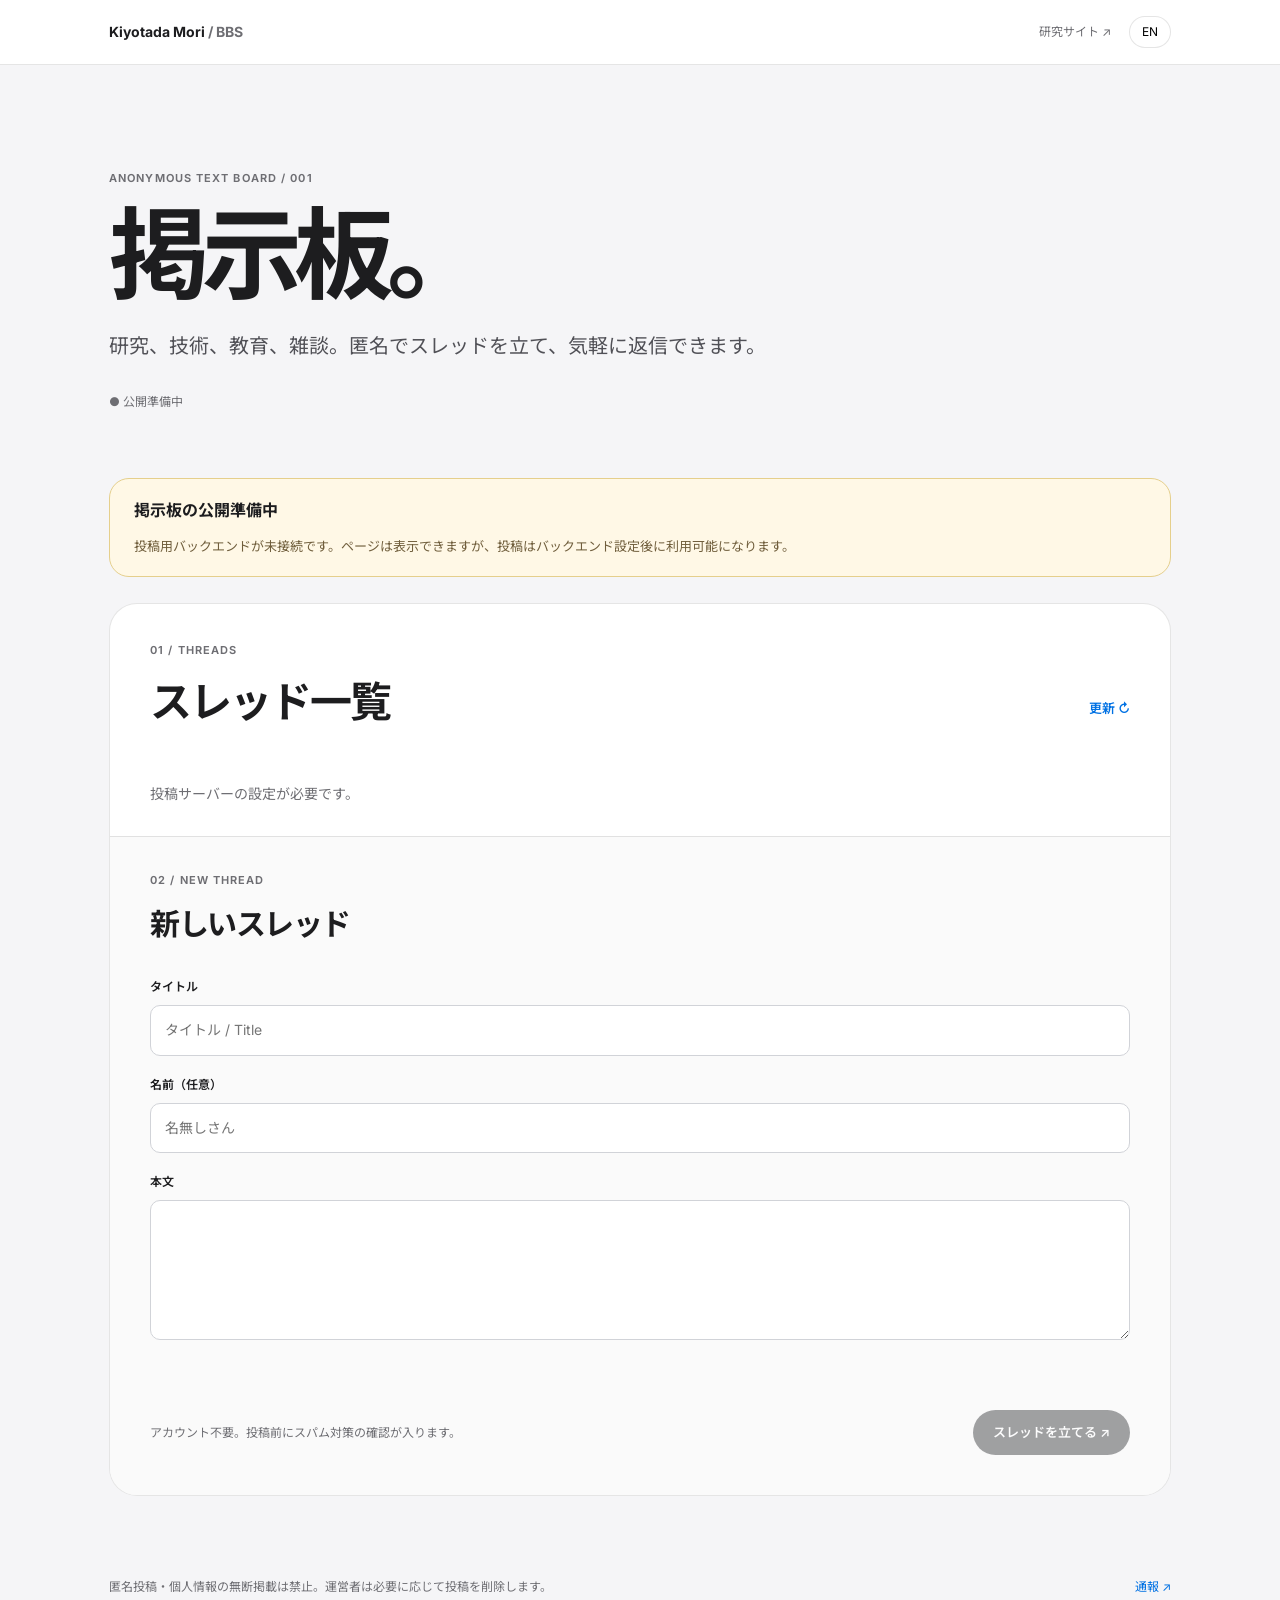
==== bbs/index.html @ c2372b92 "Add separate anonymous BBS frontend and Cloudflare Worker scaffold" ====
<!doctype html>
<html lang="ja">
<head>
  <meta charset="utf-8">
  <meta name="viewport" content="width=device-width, initial-scale=1">
  <meta name="description" content="Anonymous bulletin board for Kiyotada Mori's personal site.">
  <meta name="theme-color" content="#f5f5f7">
  <title>BBS — Kiyotada Mori</title>
  <link rel="preconnect" href="https://fonts.googleapis.com">
  <link rel="preconnect" href="https://fonts.gstatic.com" crossorigin>
  <link href="https://fonts.googleapis.com/css2?family=Inter:wght@400;500;600;700&family=Noto+Sans+JP:wght@400;500;600;700&display=swap" rel="stylesheet">
  <link rel="stylesheet" href="board.css?v=1">
  <script src="config.js" defer></script><script src="board.js" defer></script>
</head>
<body data-lang="ja">
<header class="topbar"><div class="shell nav">
  <a class="brand" href="../">Kiyotada Mori <span class="dim">/ BBS</span></a>
  <div class="nav-right"><a href="../"><span class="lang-ja">研究サイト</span><span class="lang-en">Research site</span> ↗</a><button type="button" id="lang-toggle">EN</button></div>
</div></header>
<main class="shell">
  <section class="hero"><p class="eyebrow">ANONYMOUS TEXT BOARD / 001</p>
    <h1><span class="lang-ja">掲示板。</span><span class="lang-en">Bulletin Board.</span></h1>
    <p class="lead"><span class="lang-ja">研究、技術、教育、雑談。匿名でスレッドを立て、気軽に返信できます。</span><span class="lang-en">Research, technology, education and conversation. Read and reply without an account.</span></p>
    <p id="status" role="status" class="status">● <span class="lang-ja">接続を確認中</span><span class="lang-en">Checking connection</span></p>
  </section>
  <aside id="setup" class="setup" hidden><strong><span class="lang-ja">掲示板の公開準備中</span><span class="lang-en">Board setup in progress</span></strong>
    <p><span class="lang-ja">投稿用バックエンドが未接続です。ページは表示できますが、投稿はバックエンド設定後に利用可能になります。</span><span class="lang-en">Posting storage is not connected yet. Viewing is available; submissions will open after the backend is configured.</span></p>
  </aside>
  <section id="list-view" class="panel">
    <div class="panel-header"><div><span class="eyebrow">01 / THREADS</span><h2><span class="lang-ja">スレッド一覧</span><span class="lang-en">Threads</span></h2></div><button id="refresh" class="link-btn"><span class="lang-ja">更新</span><span class="lang-en">Refresh</span> ↻</button></div>
    <div id="threads" aria-live="polite"><p class="empty"><span class="lang-ja">読み込み中…</span><span class="lang-en">Loading...</span></p></div>
    <div class="compose"><span class="eyebrow">02 / NEW THREAD</span><h2><span class="lang-ja">新しいスレッド</span><span class="lang-en">New thread</span></h2>
      <form id="thread-form" class="form">
        <label for="topic"><span class="lang-ja">タイトル</span><span class="lang-en">Title</span></label><input id="topic" name="title" maxlength="100" required placeholder="タイトル / Title">
        <label for="thread-name"><span class="lang-ja">名前（任意）</span><span class="lang-en">Name (optional)</span></label><input id="thread-name" name="author" maxlength="32" placeholder="名無しさん">
        <label for="thread-body"><span class="lang-ja">本文</span><span class="lang-en">Message</span></label><textarea id="thread-body" name="body" maxlength="3000" rows="5" required></textarea>
        <input class="honeypot" name="website" tabindex="-1" autocomplete="off" aria-hidden="true">
        <div id="thread-turnstile" class="challenge"></div>
        <div class="form-bottom"><small><span class="lang-ja">アカウント不要。投稿前にスパム対策の確認が入ります。</span><span class="lang-en">No account required. Anti-spam verification is needed.</span></small><button id="thread-submit" type="submit" class="submit" disabled><span class="lang-ja">スレッドを立てる</span><span class="lang-en">Post thread</span> ↗</button></div>
      </form>
    </div>
  </section>
  <section id="detail-view" class="panel" hidden>
    <div class="panel-header detail-head"><button id="back" class="link-btn">← <span class="lang-ja">スレッド一覧</span><span class="lang-en">All threads</span></button><span class="eyebrow">THREAD DETAIL</span><h2 id="thread-title"></h2><p id="thread-meta" class="dim"></p></div>
    <div id="posts" aria-live="polite"></div>
    <div class="compose"><span class="eyebrow">REPLY</span><h2><span class="lang-ja">返信する</span><span class="lang-en">Reply</span></h2>
      <form id="reply-form" class="form">
        <label for="reply-name"><span class="lang-ja">名前（任意）</span><span class="lang-en">Name (optional)</span></label><input id="reply-name" name="author" maxlength="32" placeholder="名無しさん">
        <label for="reply-body"><span class="lang-ja">本文</span><span class="lang-en">Message</span></label><textarea id="reply-body" name="body" maxlength="3000" rows="5" required></textarea>
        <input class="honeypot" name="website" tabindex="-1" autocomplete="off" aria-hidden="true">
        <div id="reply-turnstile" class="challenge"></div>
        <div class="form-bottom"><small><span class="lang-ja">すべての返信は公開されます。</span><span class="lang-en">All replies are public.</span></small><button id="reply-submit" type="submit" class="submit" disabled><span class="lang-ja">書き込む</span><span class="lang-en">Reply</span> ↗</button></div>
      </form>
    </div>
  </section>
  <p id="feedback" role="status" aria-live="polite"></p>
  <footer><span class="lang-ja">匿名投稿・個人情報の無断掲載は禁止。運営者は必要に応じて投稿を削除します。</span><span class="lang-en">Anonymous posting. Do not post personal information. The moderator may remove posts.</span>
    <a href="mailto:mr.kiyotada@gmail.com?subject=BBS%20Report"><span class="lang-ja">通報</span><span class="lang-en">Report</span> ↗</a>
  </footer>
</main>
</body>
</html>
---- bbs/board.css ----
:root{--bg:#f5f5f7;--text:#1d1d1f;--sub:#6e6e73;--blue:#0071e3;--border:rgba(0,0,0,.1)}
*{box-sizing:border-box}body{margin:0;background:var(--bg);color:var(--text);font-family:Inter,"Noto Sans JP",system-ui,sans-serif;line-height:1.6;-webkit-font-smoothing:antialiased}
button,input,textarea{font:inherit}button{cursor:pointer}button:disabled{opacity:.4;cursor:not-allowed}a{color:inherit}[hidden]{display:none!important}
.lang-en{display:none}body[data-lang=en] .lang-ja{display:none}body[data-lang=en] .lang-en{display:inline}
.shell{max-width:1110px;margin:auto;padding:0 24px}.topbar{background:#fff;border-bottom:1px solid var(--border)}.nav{min-height:64px;display:flex;align-items:center;justify-content:space-between;gap:20px}
.brand{font-size:14px;font-weight:700;text-decoration:none}.dim{color:var(--sub)}.nav-right{display:flex;align-items:center;gap:18px;font-size:12px}.nav-right a{text-decoration:none;color:var(--sub)}
#lang-toggle{border:1px solid var(--border);border-radius:20px;background:#fff;padding:5px 12px;font-size:12px}
.hero{padding:105px 0 55px}.eyebrow{display:block;margin:0 0 17px;color:var(--sub);font-size:11px;font-weight:650;letter-spacing:.1em}
.hero h1{font-size:clamp(55px,9vw,100px);letter-spacing:-.075em;line-height:1;margin:0 0 25px}
.lead{max-width:680px;font-size:clamp(15px,2vw,20px);color:#515157}.status{font-size:12px;color:var(--sub);margin-top:30px}
.setup{border:1px solid #e5cf8c;background:#fff8e6;border-radius:20px;margin-bottom:26px;padding:19px 24px}.setup p{font-size:13px;color:#705e3c;margin-bottom:0}
.panel{background:#fff;border:1px solid var(--border);border-radius:28px;overflow:hidden;margin-bottom:32px}.panel-header{padding:38px 40px 26px;display:flex;align-items:flex-end;justify-content:space-between;gap:24px}
.panel h2{font-size:clamp(29px,4vw,42px);line-height:1.2;letter-spacing:-.05em;margin:0}.link-btn{border:0;background:transparent;color:var(--blue);padding:8px 0;font-size:13px;font-weight:600}
.thread{width:100%;display:flex;gap:16px;align-items:center;padding:22px 40px;border:0;border-top:1px solid var(--border);background:#fff;text-align:left}
.thread:hover{background:#f5f9ff}.thread-num{font-size:12px;color:var(--sub);width:35px}.thread-main{flex:1;min-width:0}.thread-title{display:block;font-weight:600;font-size:17px;overflow-wrap:anywhere}
.thread-meta{display:block;font-size:12px;color:var(--sub);margin-top:4px}.thread-replies{font-size:12px;color:var(--sub);white-space:nowrap}
.empty{padding:30px 40px;color:var(--sub);font-size:14px;margin:0}
.compose{border-top:1px solid var(--border);padding:35px 40px 40px;background:#fafafa}.compose h2{font-size:30px;margin:0 0 25px}
.form{display:grid;gap:9px}.form label{margin-top:10px;font-size:12px;font-weight:600}
.form input:not(.honeypot),.form textarea{border:1px solid #d1d3d8;border-radius:10px;background:#fff;padding:13px 14px;width:100%;font-size:14px;outline:none}
.form textarea{resize:vertical;min-height:125px}.form input:focus,.form textarea:focus{border-color:var(--blue)}.honeypot{position:absolute!important;left:-10000px!important;opacity:0!important}
.challenge{min-height:40px;margin:12px 0 0}.form-bottom{display:flex;justify-content:space-between;align-items:center;gap:18px}.form-bottom small{font-size:12px;color:var(--sub)}
.submit{border:0;background:#191b1f;color:#fff;border-radius:30px;padding:12px 20px;font-size:13px;font-weight:600;white-space:nowrap}
.detail-head{display:block}.detail-head h2{overflow-wrap:anywhere;margin:15px 0}.detail-head .eyebrow{margin:15px 0}.detail-head .dim{font-size:12px}
.post{border-top:1px solid var(--border);padding:24px 40px}.post-meta{display:flex;gap:15px;flex-wrap:wrap;color:var(--sub);font-size:12px}
.post-name{color:#26725b;font-weight:600}.post-message{font-size:15px;line-height:1.85;white-space:pre-wrap;overflow-wrap:anywhere;margin:12px 0 0}
#feedback{font-size:13px;color:#99503f;min-height:16px}footer{display:flex;gap:20px;justify-content:space-between;font-size:12px;color:var(--sub);padding:20px 0 75px}
footer a{white-space:nowrap;color:var(--blue);text-decoration:none}
@media(max-width:640px){.shell{padding:0 14px}.hero{padding:72px 8px 42px}.panel{border-radius:20px}.panel-header,.compose,.post{padding-left:22px;padding-right:22px}.thread,.empty{padding-left:22px;padding-right:22px}.thread-replies{display:none}.form-bottom,footer{align-items:flex-start;flex-direction:column}}
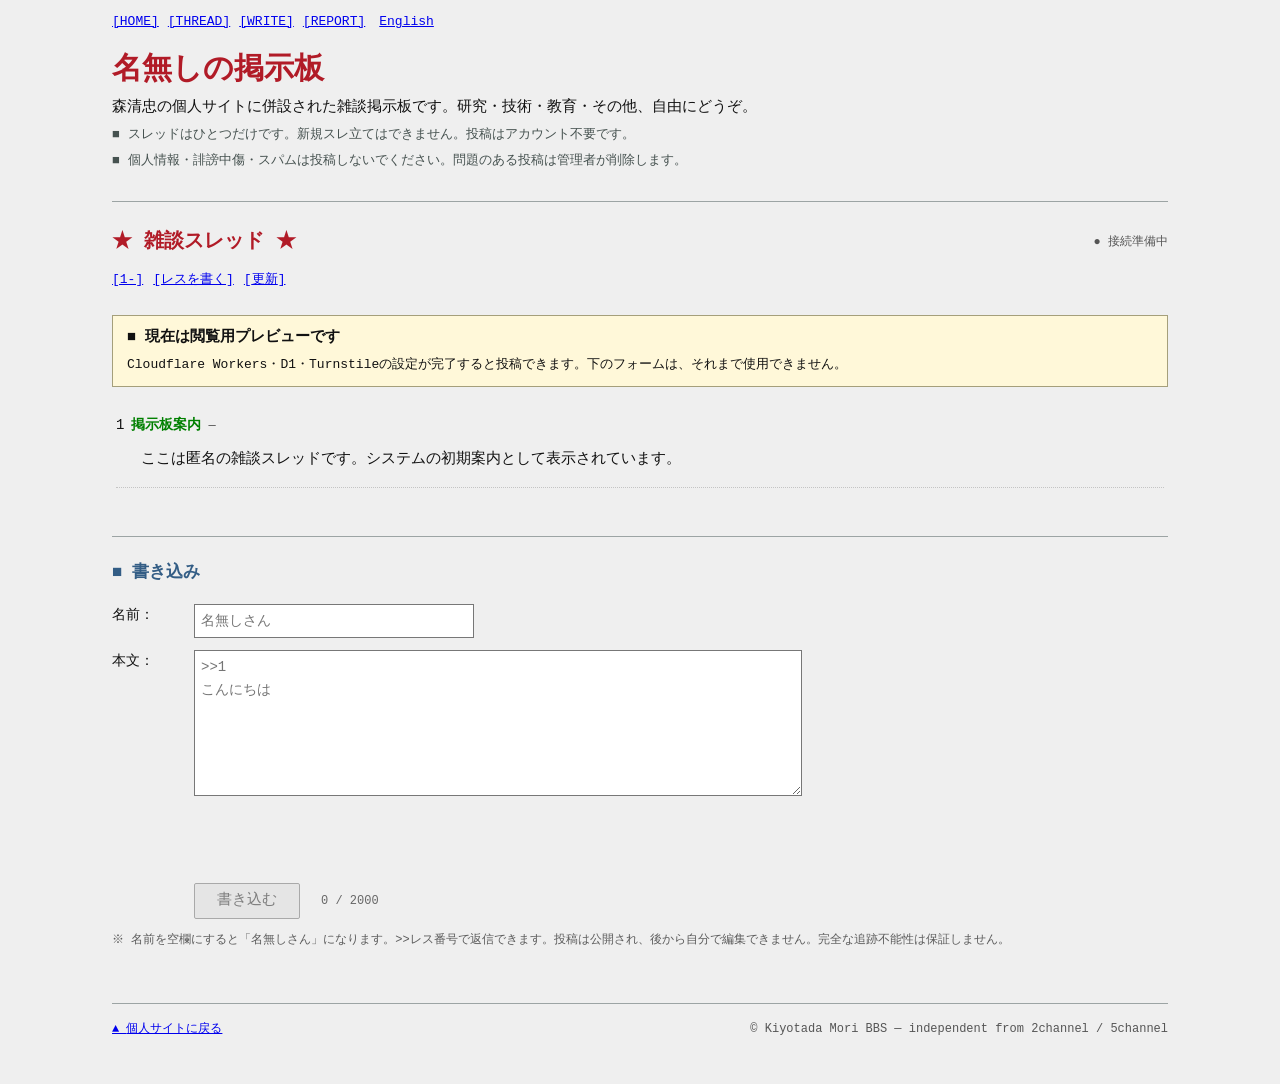
==== commit 8e2b9bde: "Make BBS one anonymous ongoing thread with classic 2ch styling" ====
--- a/bbs/index.html
+++ b/bbs/index.html
@@ -1,62 +1,67 @@
 <!doctype html>
 <html lang="ja">
 <head>
-  <meta charset="utf-8">
-  <meta name="viewport" content="width=device-width, initial-scale=1">
-  <meta name="description" content="Anonymous bulletin board for Kiyotada Mori's personal site.">
-  <meta name="theme-color" content="#f5f5f7">
-  <title>BBS — Kiyotada Mori</title>
-  <link rel="preconnect" href="https://fonts.googleapis.com">
-  <link rel="preconnect" href="https://fonts.gstatic.com" crossorigin>
-  <link href="https://fonts.googleapis.com/css2?family=Inter:wght@400;500;600;700&family=Noto+Sans+JP:wght@400;500;600;700&display=swap" rel="stylesheet">
-  <link rel="stylesheet" href="board.css?v=1">
-  <script src="config.js" defer></script><script src="board.js" defer></script>
+<meta charset="utf-8">
+<meta name="viewport" content="width=device-width, initial-scale=1">
+<meta name="theme-color" content="#efefef">
+<meta name="description" content="Anonymous Japanese bulletin board. One ongoing discussion, no account required.">
+<title>雑談スレッド - Kiyotada Mori BBS</title>
+<link rel="stylesheet" href="board.css?v=20261017-2ch">
+<script src="config.js" defer></script>
+<script src="board.js?v=20261017-2ch" defer></script>
 </head>
 <body data-lang="ja">
-<header class="topbar"><div class="shell nav">
-  <a class="brand" href="../">Kiyotada Mori <span class="dim">/ BBS</span></a>
-  <div class="nav-right"><a href="../"><span class="lang-ja">研究サイト</span><span class="lang-en">Research site</span> ↗</a><button type="button" id="lang-toggle">EN</button></div>
-</div></header>
-<main class="shell">
-  <section class="hero"><p class="eyebrow">ANONYMOUS TEXT BOARD / 001</p>
-    <h1><span class="lang-ja">掲示板。</span><span class="lang-en">Bulletin Board.</span></h1>
-    <p class="lead"><span class="lang-ja">研究、技術、教育、雑談。匿名でスレッドを立て、気軽に返信できます。</span><span class="lang-en">Research, technology, education and conversation. Read and reply without an account.</span></p>
-    <p id="status" role="status" class="status">● <span class="lang-ja">接続を確認中</span><span class="lang-en">Checking connection</span></p>
-  </section>
-  <aside id="setup" class="setup" hidden><strong><span class="lang-ja">掲示板の公開準備中</span><span class="lang-en">Board setup in progress</span></strong>
-    <p><span class="lang-ja">投稿用バックエンドが未接続です。ページは表示できますが、投稿はバックエンド設定後に利用可能になります。</span><span class="lang-en">Posting storage is not connected yet. Viewing is available; submissions will open after the backend is configured.</span></p>
-  </aside>
-  <section id="list-view" class="panel">
-    <div class="panel-header"><div><span class="eyebrow">01 / THREADS</span><h2><span class="lang-ja">スレッド一覧</span><span class="lang-en">Threads</span></h2></div><button id="refresh" class="link-btn"><span class="lang-ja">更新</span><span class="lang-en">Refresh</span> ↻</button></div>
-    <div id="threads" aria-live="polite"><p class="empty"><span class="lang-ja">読み込み中…</span><span class="lang-en">Loading...</span></p></div>
-    <div class="compose"><span class="eyebrow">02 / NEW THREAD</span><h2><span class="lang-ja">新しいスレッド</span><span class="lang-en">New thread</span></h2>
-      <form id="thread-form" class="form">
-        <label for="topic"><span class="lang-ja">タイトル</span><span class="lang-en">Title</span></label><input id="topic" name="title" maxlength="100" required placeholder="タイトル / Title">
-        <label for="thread-name"><span class="lang-ja">名前（任意）</span><span class="lang-en">Name (optional)</span></label><input id="thread-name" name="author" maxlength="32" placeholder="名無しさん">
-        <label for="thread-body"><span class="lang-ja">本文</span><span class="lang-en">Message</span></label><textarea id="thread-body" name="body" maxlength="3000" rows="5" required></textarea>
-        <input class="honeypot" name="website" tabindex="-1" autocomplete="off" aria-hidden="true">
-        <div id="thread-turnstile" class="challenge"></div>
-        <div class="form-bottom"><small><span class="lang-ja">アカウント不要。投稿前にスパム対策の確認が入ります。</span><span class="lang-en">No account required. Anti-spam verification is needed.</span></small><button id="thread-submit" type="submit" class="submit" disabled><span class="lang-ja">スレッドを立てる</span><span class="lang-en">Post thread</span> ↗</button></div>
+<div class="bbs-shell">
+  <nav class="top-links" aria-label="Navigation">
+    <a href="../">[HOME]</a>
+    <a href="#thread">[THREAD]</a>
+    <a href="#reply">[WRITE]</a>
+    <a href="mailto:mr.kiyotada@gmail.com?subject=BBS%20Report">[REPORT]</a>
+    <button id="lang-toggle" type="button" aria-label="Switch language">English</button>
+  </nav>
+  <header class="bbs-head">
+    <h1><span class="lang-ja">名無しの掲示板</span><span class="lang-en">Anonymous BBS</span></h1>
+    <p><span class="lang-ja">森清忠の個人サイトに併設された雑談掲示板です。研究・技術・教育・その他、自由にどうぞ。</span><span class="lang-en">An anonymous discussion board alongside Kiyotada Mori's personal site. Research, technology, education, and everything else.</span></p>
+    <p class="bbs-note"><span class="lang-ja">■ スレッドはひとつだけです。新規スレ立てはできません。投稿はアカウント不要です。</span><span class="lang-en">■ One ongoing thread. No account required; just write a reply.</span></p>
+    <p class="bbs-note"><span class="lang-ja">■ 個人情報・誹謗中傷・スパムは投稿しないでください。問題のある投稿は管理者が削除します。</span><span class="lang-en">■ No personal information, harassment, or spam. Moderators may delete posts.</span></p>
+  </header>
+  <hr>
+  <main id="thread">
+    <div class="thread-titlebar">
+      <h2><span class="lang-ja">★ 雑談スレッド ★</span><span class="lang-en">★ General discussion ★</span></h2>
+      <span id="connection-status" role="status"><span class="lang-ja">準備中</span><span class="lang-en">Setting up</span></span>
+    </div>
+    <div class="thread-links">
+      <a href="#thread">[1-]</a> <a href="#reply">[<span class="lang-ja">レスを書く</span><span class="lang-en">Reply</span>]</a>
+      <button type="button" class="text-button" id="refresh-posts">[<span class="lang-ja">更新</span><span class="lang-en">Refresh</span>]</button>
+      <span id="post-count"></span>
+    </div>
+    <div id="setup-notice" class="notice" hidden>
+      <strong><span class="lang-ja">■ 現在は閲覧用プレビューです</span><span class="lang-en">■ Preview: posting not enabled yet</span></strong>
+      <p><span class="lang-ja">Cloudflare Workers・D1・Turnstileの設定が完了すると投稿できます。下のフォームは、それまで使用できません。</span><span class="lang-en">Posting requires configuring Cloudflare Workers, D1 and Turnstile. The form is disabled until setup is finished.</span></p>
+    </div>
+    <div id="post-list" aria-live="polite" class="post-list">
+      <article class="post" id="res-1">
+        <div class="post-head"><span class="post-number">1</span> <b class="post-author"><span class="lang-ja">掲示板案内</span><span class="lang-en">Board notice</span></b> <span class="post-date">—</span></div>
+        <p class="post-body"><span class="lang-ja">ここは匿名の雑談スレッドです。システムの初期案内として表示されています。</span><span class="lang-en">This is the single anonymous discussion thread. The initial notice is displayed by the system.</span></p>
+      </article>
+    </div>
+    <p id="feedback" role="status" aria-live="polite"></p>
+    <hr>
+    <section id="reply" class="reply">
+      <h3><span class="lang-ja">■ 書き込み</span><span class="lang-en">■ Post a reply</span></h3>
+      <form id="post-form">
+        <div class="form-field"><label for="post-name"><span class="lang-ja">名前：</span><span class="lang-en">Name:</span></label><input id="post-name" name="author" maxlength="32" placeholder="名無しさん" autocomplete="off"></div>
+        <div class="form-field"><label for="post-body"><span class="lang-ja">本文：</span><span class="lang-en">Message:</span></label><textarea required id="post-body" name="body" maxlength="2000" rows="6" placeholder=">>1&#10;こんにちは"></textarea></div>
+        <input type="text" tabindex="-1" name="website" autocomplete="off" class="honeypot" aria-hidden="true">
+        <div id="turnstile-container"></div>
+        <div class="form-actions"><button type="submit" id="post-button" disabled><span class="lang-ja">書き込む</span><span class="lang-en">Post</span></button> <span class="counter"><span id="char-counter">0</span> / 2000</span></div>
       </form>
-    </div>
-  </section>
-  <section id="detail-view" class="panel" hidden>
-    <div class="panel-header detail-head"><button id="back" class="link-btn">← <span class="lang-ja">スレッド一覧</span><span class="lang-en">All threads</span></button><span class="eyebrow">THREAD DETAIL</span><h2 id="thread-title"></h2><p id="thread-meta" class="dim"></p></div>
-    <div id="posts" aria-live="polite"></div>
-    <div class="compose"><span class="eyebrow">REPLY</span><h2><span class="lang-ja">返信する</span><span class="lang-en">Reply</span></h2>
-      <form id="reply-form" class="form">
-        <label for="reply-name"><span class="lang-ja">名前（任意）</span><span class="lang-en">Name (optional)</span></label><input id="reply-name" name="author" maxlength="32" placeholder="名無しさん">
-        <label for="reply-body"><span class="lang-ja">本文</span><span class="lang-en">Message</span></label><textarea id="reply-body" name="body" maxlength="3000" rows="5" required></textarea>
-        <input class="honeypot" name="website" tabindex="-1" autocomplete="off" aria-hidden="true">
-        <div id="reply-turnstile" class="challenge"></div>
-        <div class="form-bottom"><small><span class="lang-ja">すべての返信は公開されます。</span><span class="lang-en">All replies are public.</span></small><button id="reply-submit" type="submit" class="submit" disabled><span class="lang-ja">書き込む</span><span class="lang-en">Reply</span> ↗</button></div>
-      </form>
-    </div>
-  </section>
-  <p id="feedback" role="status" aria-live="polite"></p>
-  <footer><span class="lang-ja">匿名投稿・個人情報の無断掲載は禁止。運営者は必要に応じて投稿を削除します。</span><span class="lang-en">Anonymous posting. Do not post personal information. The moderator may remove posts.</span>
-    <a href="mailto:mr.kiyotada@gmail.com?subject=BBS%20Report"><span class="lang-ja">通報</span><span class="lang-en">Report</span> ↗</a>
-  </footer>
-</main>
+      <p class="disclaimer"><span class="lang-ja">※ 名前を空欄にすると「名無しさん」になります。<code>&gt;&gt;レス番号</code>で返信できます。投稿は公開され、後から自分で編集できません。完全な追跡不能性は保証しません。</span><span class="lang-en">※ Leave name blank to use "名無しさん". Use <code>&gt;&gt;number</code> to refer to a post. Posts are public and cannot be edited by their authors. Perfect anonymity is not guaranteed.</span></p>
+    </section>
+  </main>
+  <hr>
+  <footer><a href="../">▲ <span class="lang-ja">個人サイトに戻る</span><span class="lang-en">Back to research website</span></a><span>© Kiyotada Mori BBS — independent from 2channel / 5channel</span></footer>
+</div>
 </body>
 </html>
--- a/bbs/board.css
+++ b/bbs/board.css
@@ -1,29 +1,58 @@
-:root{--bg:#f5f5f7;--text:#1d1d1f;--sub:#6e6e73;--blue:#0071e3;--border:rgba(0,0,0,.1)}
-*{box-sizing:border-box}body{margin:0;background:var(--bg);color:var(--text);font-family:Inter,"Noto Sans JP",system-ui,sans-serif;line-height:1.6;-webkit-font-smoothing:antialiased}
-button,input,textarea{font:inherit}button{cursor:pointer}button:disabled{opacity:.4;cursor:not-allowed}a{color:inherit}[hidden]{display:none!important}
-.lang-en{display:none}body[data-lang=en] .lang-ja{display:none}body[data-lang=en] .lang-en{display:inline}
-.shell{max-width:1110px;margin:auto;padding:0 24px}.topbar{background:#fff;border-bottom:1px solid var(--border)}.nav{min-height:64px;display:flex;align-items:center;justify-content:space-between;gap:20px}
-.brand{font-size:14px;font-weight:700;text-decoration:none}.dim{color:var(--sub)}.nav-right{display:flex;align-items:center;gap:18px;font-size:12px}.nav-right a{text-decoration:none;color:var(--sub)}
-#lang-toggle{border:1px solid var(--border);border-radius:20px;background:#fff;padding:5px 12px;font-size:12px}
-.hero{padding:105px 0 55px}.eyebrow{display:block;margin:0 0 17px;color:var(--sub);font-size:11px;font-weight:650;letter-spacing:.1em}
-.hero h1{font-size:clamp(55px,9vw,100px);letter-spacing:-.075em;line-height:1;margin:0 0 25px}
-.lead{max-width:680px;font-size:clamp(15px,2vw,20px);color:#515157}.status{font-size:12px;color:var(--sub);margin-top:30px}
-.setup{border:1px solid #e5cf8c;background:#fff8e6;border-radius:20px;margin-bottom:26px;padding:19px 24px}.setup p{font-size:13px;color:#705e3c;margin-bottom:0}
-.panel{background:#fff;border:1px solid var(--border);border-radius:28px;overflow:hidden;margin-bottom:32px}.panel-header{padding:38px 40px 26px;display:flex;align-items:flex-end;justify-content:space-between;gap:24px}
-.panel h2{font-size:clamp(29px,4vw,42px);line-height:1.2;letter-spacing:-.05em;margin:0}.link-btn{border:0;background:transparent;color:var(--blue);padding:8px 0;font-size:13px;font-weight:600}
-.thread{width:100%;display:flex;gap:16px;align-items:center;padding:22px 40px;border:0;border-top:1px solid var(--border);background:#fff;text-align:left}
-.thread:hover{background:#f5f9ff}.thread-num{font-size:12px;color:var(--sub);width:35px}.thread-main{flex:1;min-width:0}.thread-title{display:block;font-weight:600;font-size:17px;overflow-wrap:anywhere}
-.thread-meta{display:block;font-size:12px;color:var(--sub);margin-top:4px}.thread-replies{font-size:12px;color:var(--sub);white-space:nowrap}
-.empty{padding:30px 40px;color:var(--sub);font-size:14px;margin:0}
-.compose{border-top:1px solid var(--border);padding:35px 40px 40px;background:#fafafa}.compose h2{font-size:30px;margin:0 0 25px}
-.form{display:grid;gap:9px}.form label{margin-top:10px;font-size:12px;font-weight:600}
-.form input:not(.honeypot),.form textarea{border:1px solid #d1d3d8;border-radius:10px;background:#fff;padding:13px 14px;width:100%;font-size:14px;outline:none}
-.form textarea{resize:vertical;min-height:125px}.form input:focus,.form textarea:focus{border-color:var(--blue)}.honeypot{position:absolute!important;left:-10000px!important;opacity:0!important}
-.challenge{min-height:40px;margin:12px 0 0}.form-bottom{display:flex;justify-content:space-between;align-items:center;gap:18px}.form-bottom small{font-size:12px;color:var(--sub)}
-.submit{border:0;background:#191b1f;color:#fff;border-radius:30px;padding:12px 20px;font-size:13px;font-weight:600;white-space:nowrap}
-.detail-head{display:block}.detail-head h2{overflow-wrap:anywhere;margin:15px 0}.detail-head .eyebrow{margin:15px 0}.detail-head .dim{font-size:12px}
-.post{border-top:1px solid var(--border);padding:24px 40px}.post-meta{display:flex;gap:15px;flex-wrap:wrap;color:var(--sub);font-size:12px}
-.post-name{color:#26725b;font-weight:600}.post-message{font-size:15px;line-height:1.85;white-space:pre-wrap;overflow-wrap:anywhere;margin:12px 0 0}
-#feedback{font-size:13px;color:#99503f;min-height:16px}footer{display:flex;gap:20px;justify-content:space-between;font-size:12px;color:var(--sub);padding:20px 0 75px}
-footer a{white-space:nowrap;color:var(--blue);text-decoration:none}
-@media(max-width:640px){.shell{padding:0 14px}.hero{padding:72px 8px 42px}.panel{border-radius:20px}.panel-header,.compose,.post{padding-left:22px;padding-right:22px}.thread,.empty{padding-left:22px;padding-right:22px}.thread-replies{display:none}.form-bottom,footer{align-items:flex-start;flex-direction:column}}
+/* Deliberately inspired by old Japanese text BBS aesthetics; original markup. */
+:root{--bg:#efefef;--ink:#111;--line:#9da6a6;--link:#0000ee;--author:#008000;--title:#b11b27}
+*{box-sizing:border-box}
+html{scroll-behavior:smooth}
+body{margin:0;background:var(--bg);color:var(--ink);font:15px/1.6 "MS PGothic","ＭＳ Ｐゴシック","Hiragino Kaku Gothic ProN","Yu Gothic",monospace}
+a{color:var(--link);text-decoration:underline}
+a:visited{color:#551a8b}
+button,input,textarea{font:inherit}
+button{cursor:pointer}
+button:disabled{opacity:.5;cursor:not-allowed}
+[hidden]{display:none!important}
+.lang-en{display:none}
+body[data-lang="en"] .lang-ja{display:none}
+body[data-lang="en"] .lang-en{display:inline}
+.bbs-shell{max-width:1100px;padding:12px 22px 45px;margin:0 auto}
+.top-links{display:flex;gap:9px;flex-wrap:wrap;align-items:center;font-size:13px}
+.top-links button{border:0;color:var(--link);text-decoration:underline;background:transparent;font-size:13px;padding:0 5px}
+.bbs-head{padding:16px 0 9px}
+.bbs-head h1{font-size:30px;font-weight:bold;color:var(--title);line-height:1.4;margin:0 0 5px}
+.bbs-head p{margin:5px 0}
+.bbs-head .bbs-note{color:#465250;font-size:13px}
+hr{height:0;border:0;border-top:1px solid #9ca4a4;margin:16px 0}
+.thread-titlebar{display:flex;gap:16px;justify-content:space-between;align-items:center;flex-wrap:wrap}
+.thread-titlebar h2{color:var(--title);font-size:20px;margin:8px 0;font-weight:bold}
+#connection-status{font-size:12px;color:#555}
+.thread-links{padding:4px 0 12px;font-size:13px;display:flex;flex-wrap:wrap;gap:10px;align-items:center}
+.text-button{border:0;background:transparent;color:var(--link);font-size:13px;padding:0;text-decoration:underline}
+#post-count{color:#555}
+.post-list{padding:0 4px}
+.post{margin:0;padding:15px 0 10px;border-bottom:1px dotted #c4c4c4}
+.post:target{background:#ffffd6}
+.post-head{font-size:14px;display:flex;gap:7px;align-items:baseline;flex-wrap:wrap}
+.post-number{font-weight:normal}
+.post-author{color:var(--author);font-weight:bold}
+.post-date{font-size:12px;color:#555}
+.post-body{margin:10px 0 4px 25px;white-space:pre-wrap;overflow-wrap:anywhere;font-size:15px;line-height:1.8}
+.post-body a{font-weight:bold;color:var(--link)}
+.notice{padding:10px 14px;background:#fff8d9;border:1px solid #a59f7b;margin:12px 0}
+.notice p{margin:5px 0 0;font-size:13px}
+#feedback{color:#b11b27;font-size:13px;min-height:1.4em}
+.reply{padding:6px 0 24px}
+.reply h3{font-size:17px;color:#335d85;margin:0 0 18px}
+#post-form{max-width:690px}
+.form-field{display:grid;grid-template-columns:74px minmax(0,1fr);gap:8px;margin:12px 0}
+.form-field label{font-size:14px}
+.form-field input,.form-field textarea{width:100%;padding:5px 6px;background:#fff;border:1px solid #777;color:#111;border-radius:0;font-size:14px}
+.form-field input{max-width:280px}
+.form-field textarea{min-height:142px;resize:vertical}
+.form-actions{margin:10px 0 10px 82px}
+.form-actions button{background:#ddd;border:1px solid #666;border-radius:2px;color:#111;padding:5px 22px}
+.form-actions button:not(:disabled):hover{background:#fff}
+.counter{color:#666;font-size:12px;margin-left:12px}
+#turnstile-container{margin-left:82px;min-height:65px}
+.honeypot{position:absolute!important;left:-9999px!important;opacity:0!important;pointer-events:none!important}
+.disclaimer{font-size:12px;color:#5c5c5c}
+footer{display:flex;flex-wrap:wrap;justify-content:space-between;gap:14px;font-size:12px;color:#555}
+@media(max-width:600px){.bbs-shell{padding:12px 12px 35px}.bbs-head h1{font-size:26px}.thread-titlebar h2{font-size:18px}.post-body{margin-left:12px}.form-field{grid-template-columns:1fr;gap:4px}.form-actions,#turnstile-container{margin-left:0}}
+@media(prefers-reduced-motion:reduce){html{scroll-behavior:auto}}
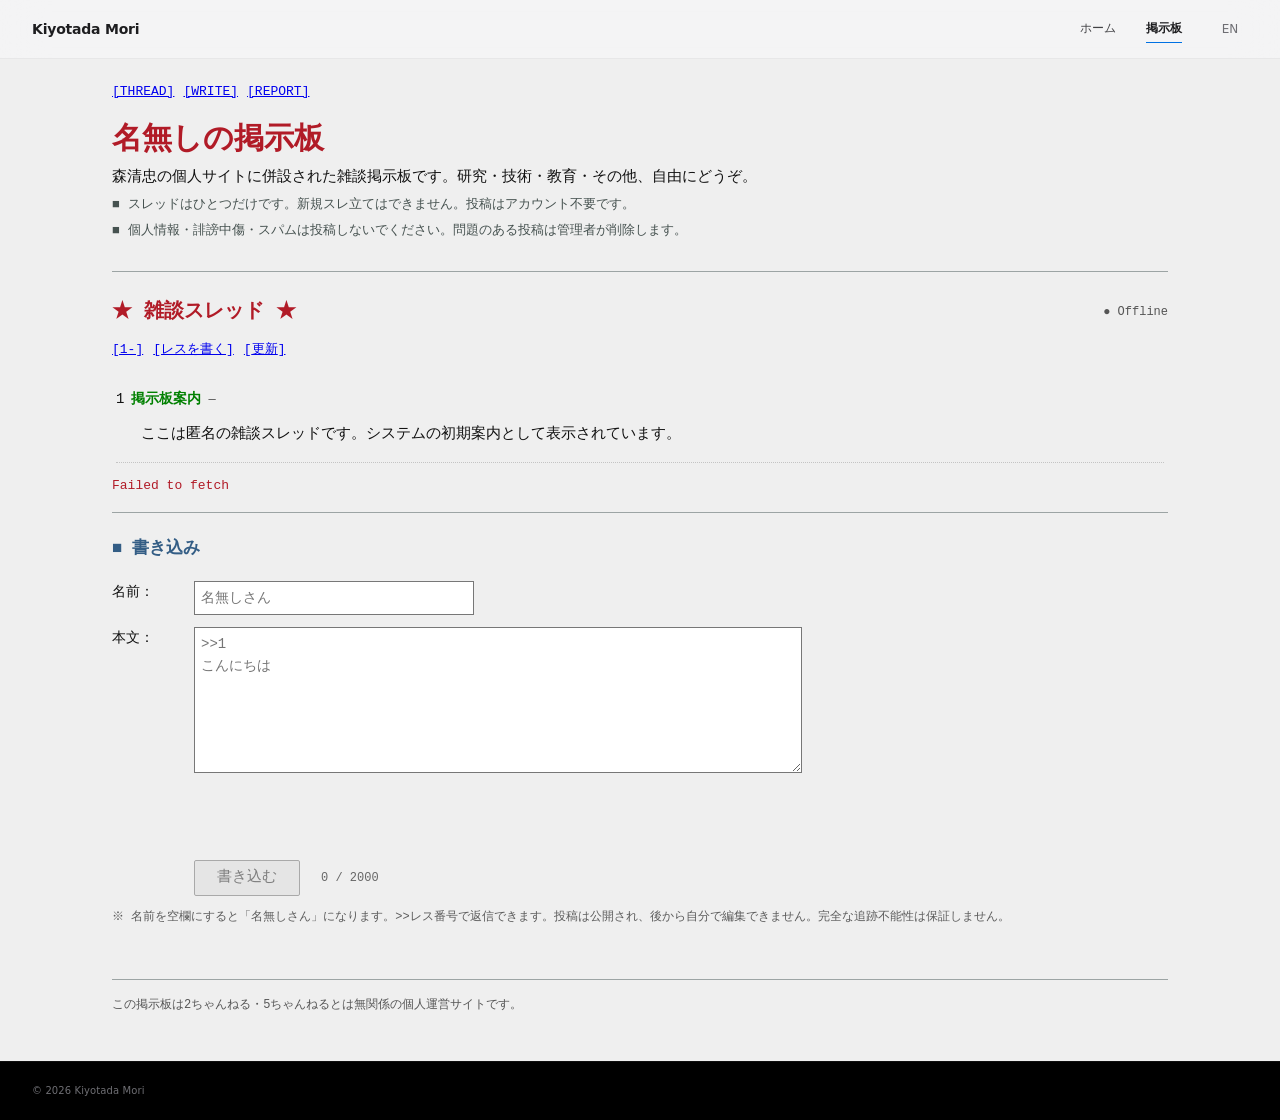
==== commit d1bbf726: "Unify homepage and anonymous BBS header, navigation and footer" ====
--- a/bbs/index.html
+++ b/bbs/index.html
@@ -7,17 +7,26 @@
 <meta name="description" content="Anonymous Japanese bulletin board. One ongoing discussion, no account required.">
 <title>雑談スレッド - Kiyotada Mori BBS</title>
 <link rel="stylesheet" href="board.css?v=20261017-2ch">
+<link rel="stylesheet" href="../site-chrome.css?v=20261017-1">
 <script src="config.js" defer></script>
 <script src="board.js?v=20261017-2ch" defer></script>
 </head>
 <body data-lang="ja">
+<header class="site-header">
+  <div class="nav-shell">
+    <a class="brand" href="../" aria-label="Kiyotada Mori home">Kiyotada Mori</a>
+    <nav class="nav language-nav" aria-label="Main navigation">
+      <a class="nav-home" href="../"><span class="lang-en">Home</span><span class="lang-ja">ホーム</span></a>
+      <a class="nav-board" href="./" aria-current="page"><span class="lang-en">BBS</span><span class="lang-ja">掲示板</span></a>
+      <button id="lang-toggle" class="language-toggle" type="button" aria-label="Switch to English">EN</button>
+    </nav>
+  </div>
+</header>
 <div class="bbs-shell">
-  <nav class="top-links" aria-label="Navigation">
-    <a href="../">[HOME]</a>
+  <nav class="top-links" aria-label="Thread links">
     <a href="#thread">[THREAD]</a>
     <a href="#reply">[WRITE]</a>
     <a href="mailto:mr.kiyotada@gmail.com?subject=BBS%20Report">[REPORT]</a>
-    <button id="lang-toggle" type="button" aria-label="Switch language">English</button>
   </nav>
   <header class="bbs-head">
     <h1><span class="lang-ja">名無しの掲示板</span><span class="lang-en">Anonymous BBS</span></h1>
@@ -61,7 +70,12 @@
     </section>
   </main>
   <hr>
-  <footer><a href="../">▲ <span class="lang-ja">個人サイトに戻る</span><span class="lang-en">Back to research website</span></a><span>© Kiyotada Mori BBS — independent from 2channel / 5channel</span></footer>
+  <p class="bbs-legal"><span class="lang-ja">この掲示板は2ちゃんねる・5ちゃんねるとは無関係の個人運営サイトです。</span><span class="lang-en">This independently run board is not affiliated with 2channel or 5channel.</span></p>
 </div>
+<footer class="site-footer">
+  <div class="section-shell footer-inner">
+    <span>© <span id="year"></span> Kiyotada Mori</span>
+  </div>
+</footer>
 </body>
 </html>
--- a/site-chrome.css
+++ b/site-chrome.css
@@ -0,0 +1,27 @@
+/* Shared site header and footer: used on both the academic homepage and the independent BBS. */
+.site-header{position:fixed;top:0;left:0;right:0;z-index:100;background:rgba(245,245,247,.78);border-bottom:1px solid rgba(0,0,0,.055);backdrop-filter:saturate(180%) blur(22px);-webkit-backdrop-filter:saturate(180%) blur(22px);font-family:Inter,"Noto Sans JP","Hiragino Sans",system-ui,sans-serif}
+.site-header .nav-shell{width:min(1320px,calc(100% - 64px));min-height:58px;margin:0 auto;display:flex;align-items:center;justify-content:space-between;gap:25px}
+.site-header .brand{color:#1d1d1f;text-decoration:none;font-size:14px;font-weight:600;letter-spacing:-.015em;white-space:nowrap}
+.site-header .language-nav{display:flex;align-items:center;gap:clamp(16px,2.4vw,30px);font-size:12px;font-weight:500}
+.site-header .nav a.nav-home,.site-header .nav a.nav-board{display:inline-flex;align-items:center;color:#424245;font-size:12px;font-weight:500;letter-spacing:0;text-decoration:none;white-space:nowrap;transition:color .2s ease}
+.site-header .nav a.nav-home:hover,.site-header .nav a.nav-board:hover{color:#0071e3}
+.site-header .nav a[aria-current="page"]{color:#1d1d1f;font-weight:650;border-bottom:1px solid #0071e3;padding:4px 0}
+.site-header .language-toggle{display:inline-flex;align-items:center;justify-content:center;min-width:36px;margin:0;padding:7px 9px;color:#6e6e73;background:transparent;border:0;border-radius:999px;font-family:inherit;font-size:12px;font-weight:500;line-height:1.5;cursor:pointer;transition:background .2s ease,color .2s ease}
+.site-header .language-toggle:hover{background:rgba(0,0,0,.05);color:#1d1d1f}
+.site-footer{display:block;margin:0;padding:0;background:#000;color:#6e6e73;border-top:1px solid rgba(255,255,255,.06);font-family:Inter,"Noto Sans JP","Hiragino Sans",system-ui,sans-serif}
+.site-footer .footer-inner{width:min(1320px,calc(100% - 64px));min-height:58px;margin:0 auto;padding:0;display:flex;align-items:center;justify-content:flex-start;gap:24px;color:#6e6e73;font-size:10px;font-weight:400;letter-spacing:.01em}
+.bbs-shell{padding-top:82px}
+.bbs-legal{margin:16px 0 0;font-size:12px;color:#555}
+@media(max-width:980px){
+  .site-header .nav a.nav-home,.site-header .nav a.nav-board{display:inline-flex}
+  .site-header .nav-shell,.site-footer .footer-inner{width:calc(100% - 40px)}
+}
+@media(max-width:640px){
+  .site-header .nav-shell,.site-footer .footer-inner{width:calc(100% - 32px)}
+  .site-header .nav-shell{min-height:54px;gap:12px}
+  .site-header .brand{font-size:13px}
+  .site-header .language-nav{gap:14px}
+  .site-header .nav a.nav-home,.site-header .nav a.nav-board{font-size:11px}
+  .site-header .language-toggle{font-size:11px}
+  .bbs-shell{padding-top:72px}
+}
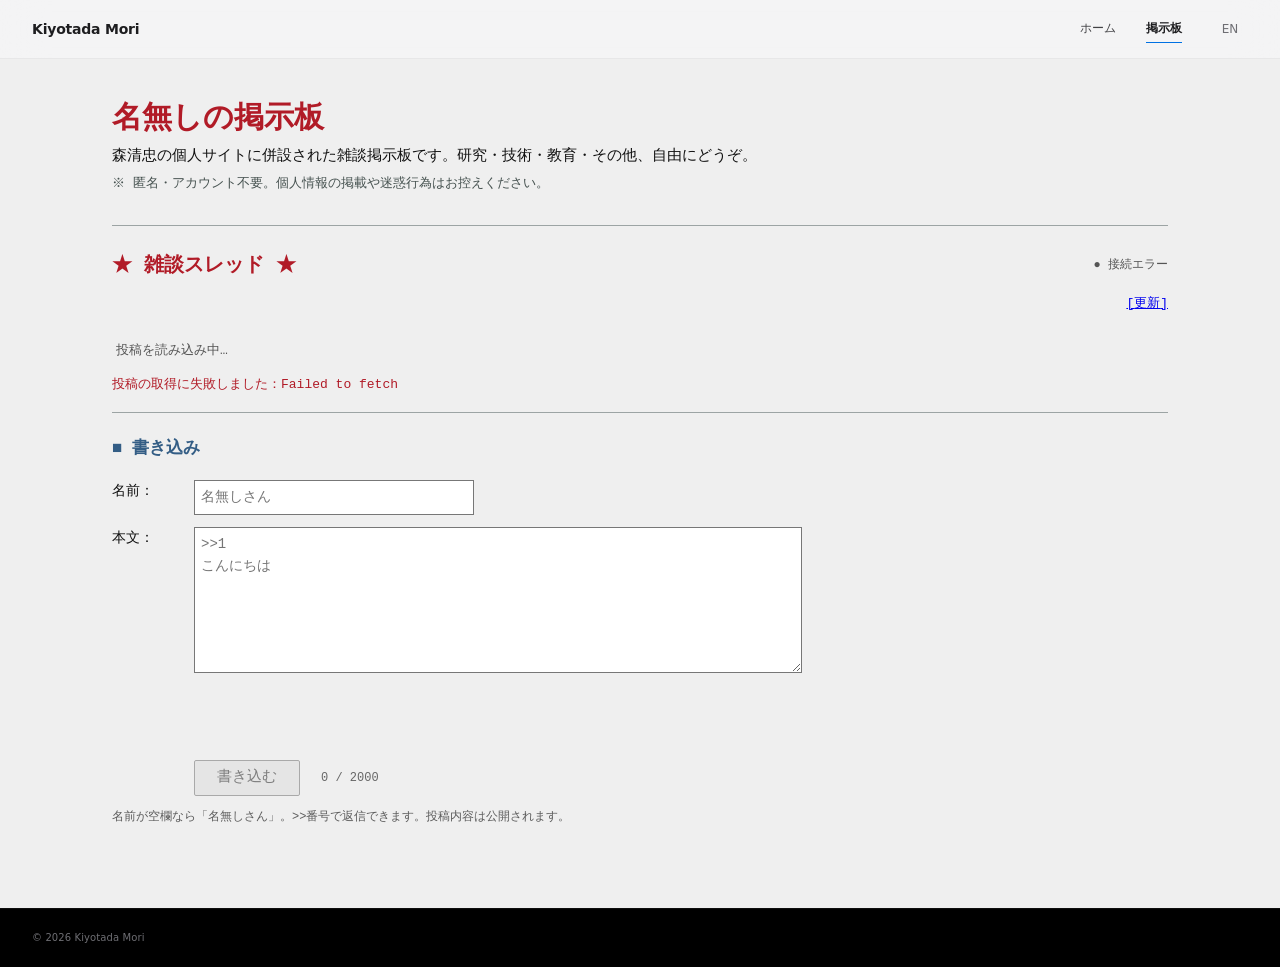
==== commit 5861a31c: "Remove outdated BBS setup notice and redundant navigation, bust stale config cache" ====
--- a/bbs/index.html
+++ b/bbs/index.html
@@ -6,10 +6,10 @@
 <meta name="theme-color" content="#efefef">
 <meta name="description" content="Anonymous Japanese bulletin board. One ongoing discussion, no account required.">
 <title>雑談スレッド - Kiyotada Mori BBS</title>
-<link rel="stylesheet" href="board.css?v=20261017-2ch">
+<link rel="stylesheet" href="board.css?v=20261017-clean">
 <link rel="stylesheet" href="../site-chrome.css?v=20261017-1">
-<script src="config.js" defer></script>
-<script src="board.js?v=20261017-2ch" defer></script>
+<script src="config.js?v=20261017-connected" defer></script>
+<script src="board.js?v=20261017-connected" defer></script>
 </head>
 <body data-lang="ja">
 <header class="site-header">
@@ -23,38 +23,22 @@
   </div>
 </header>
 <div class="bbs-shell">
-  <nav class="top-links" aria-label="Thread links">
-    <a href="#thread">[THREAD]</a>
-    <a href="#reply">[WRITE]</a>
-    <a href="mailto:mr.kiyotada@gmail.com?subject=BBS%20Report">[REPORT]</a>
-  </nav>
   <header class="bbs-head">
     <h1><span class="lang-ja">名無しの掲示板</span><span class="lang-en">Anonymous BBS</span></h1>
     <p><span class="lang-ja">森清忠の個人サイトに併設された雑談掲示板です。研究・技術・教育・その他、自由にどうぞ。</span><span class="lang-en">An anonymous discussion board alongside Kiyotada Mori's personal site. Research, technology, education, and everything else.</span></p>
-    <p class="bbs-note"><span class="lang-ja">■ スレッドはひとつだけです。新規スレ立てはできません。投稿はアカウント不要です。</span><span class="lang-en">■ One ongoing thread. No account required; just write a reply.</span></p>
-    <p class="bbs-note"><span class="lang-ja">■ 個人情報・誹謗中傷・スパムは投稿しないでください。問題のある投稿は管理者が削除します。</span><span class="lang-en">■ No personal information, harassment, or spam. Moderators may delete posts.</span></p>
+    <p class="bbs-note"><span class="lang-ja">※ 匿名・アカウント不要。個人情報の掲載や迷惑行為はお控えください。</span><span class="lang-en">Anonymous, no account needed. No personal information or spam.</span></p>
   </header>
   <hr>
   <main id="thread">
     <div class="thread-titlebar">
       <h2><span class="lang-ja">★ 雑談スレッド ★</span><span class="lang-en">★ General discussion ★</span></h2>
-      <span id="connection-status" role="status"><span class="lang-ja">準備中</span><span class="lang-en">Setting up</span></span>
+      <span id="connection-status" role="status"><span class="lang-ja">接続中</span><span class="lang-en">Connecting</span></span>
     </div>
     <div class="thread-links">
-      <a href="#thread">[1-]</a> <a href="#reply">[<span class="lang-ja">レスを書く</span><span class="lang-en">Reply</span>]</a>
+      <span id="post-count"></span>
       <button type="button" class="text-button" id="refresh-posts">[<span class="lang-ja">更新</span><span class="lang-en">Refresh</span>]</button>
-      <span id="post-count"></span>
     </div>
-    <div id="setup-notice" class="notice" hidden>
-      <strong><span class="lang-ja">■ 現在は閲覧用プレビューです</span><span class="lang-en">■ Preview: posting not enabled yet</span></strong>
-      <p><span class="lang-ja">Cloudflare Workers・D1・Turnstileの設定が完了すると投稿できます。下のフォームは、それまで使用できません。</span><span class="lang-en">Posting requires configuring Cloudflare Workers, D1 and Turnstile. The form is disabled until setup is finished.</span></p>
-    </div>
-    <div id="post-list" aria-live="polite" class="post-list">
-      <article class="post" id="res-1">
-        <div class="post-head"><span class="post-number">1</span> <b class="post-author"><span class="lang-ja">掲示板案内</span><span class="lang-en">Board notice</span></b> <span class="post-date">—</span></div>
-        <p class="post-body"><span class="lang-ja">ここは匿名の雑談スレッドです。システムの初期案内として表示されています。</span><span class="lang-en">This is the single anonymous discussion thread. The initial notice is displayed by the system.</span></p>
-      </article>
-    </div>
+    <div id="post-list" aria-live="polite" class="post-list"><p class="empty"><span class="lang-ja">投稿を読み込み中…</span><span class="lang-en">Loading posts…</span></p></div>
     <p id="feedback" role="status" aria-live="polite"></p>
     <hr>
     <section id="reply" class="reply">
@@ -66,11 +50,9 @@
         <div id="turnstile-container"></div>
         <div class="form-actions"><button type="submit" id="post-button" disabled><span class="lang-ja">書き込む</span><span class="lang-en">Post</span></button> <span class="counter"><span id="char-counter">0</span> / 2000</span></div>
       </form>
-      <p class="disclaimer"><span class="lang-ja">※ 名前を空欄にすると「名無しさん」になります。<code>&gt;&gt;レス番号</code>で返信できます。投稿は公開され、後から自分で編集できません。完全な追跡不能性は保証しません。</span><span class="lang-en">※ Leave name blank to use "名無しさん". Use <code>&gt;&gt;number</code> to refer to a post. Posts are public and cannot be edited by their authors. Perfect anonymity is not guaranteed.</span></p>
+      <p class="disclaimer"><span class="lang-ja">名前が空欄なら「名無しさん」。<code>&gt;&gt;番号</code>で返信できます。投稿内容は公開されます。</span><span class="lang-en">Leave name blank for "名無しさん". Use <code>&gt;&gt;number</code> to reply. Posts are public.</span></p>
     </section>
   </main>
-  <hr>
-  <p class="bbs-legal"><span class="lang-ja">この掲示板は2ちゃんねる・5ちゃんねるとは無関係の個人運営サイトです。</span><span class="lang-en">This independently run board is not affiliated with 2channel or 5channel.</span></p>
 </div>
 <footer class="site-footer">
   <div class="section-shell footer-inner">
--- a/bbs/board.css
+++ b/bbs/board.css
@@ -13,8 +13,6 @@
 body[data-lang="en"] .lang-ja{display:none}
 body[data-lang="en"] .lang-en{display:inline}
 .bbs-shell{max-width:1100px;padding:12px 22px 45px;margin:0 auto}
-.top-links{display:flex;gap:9px;flex-wrap:wrap;align-items:center;font-size:13px}
-.top-links button{border:0;color:var(--link);text-decoration:underline;background:transparent;font-size:13px;padding:0 5px}
 .bbs-head{padding:16px 0 9px}
 .bbs-head h1{font-size:30px;font-weight:bold;color:var(--title);line-height:1.4;margin:0 0 5px}
 .bbs-head p{margin:5px 0}
@@ -35,8 +33,6 @@
 .post-date{font-size:12px;color:#555}
 .post-body{margin:10px 0 4px 25px;white-space:pre-wrap;overflow-wrap:anywhere;font-size:15px;line-height:1.8}
 .post-body a{font-weight:bold;color:var(--link)}
-.notice{padding:10px 14px;background:#fff8d9;border:1px solid #a59f7b;margin:12px 0}
-.notice p{margin:5px 0 0;font-size:13px}
 #feedback{color:#b11b27;font-size:13px;min-height:1.4em}
 .reply{padding:6px 0 24px}
 .reply h3{font-size:17px;color:#335d85;margin:0 0 18px}
@@ -56,3 +52,6 @@
 footer{display:flex;flex-wrap:wrap;justify-content:space-between;gap:14px;font-size:12px;color:#555}
 @media(max-width:600px){.bbs-shell{padding:12px 12px 35px}.bbs-head h1{font-size:26px}.thread-titlebar h2{font-size:18px}.post-body{margin-left:12px}.form-field{grid-template-columns:1fr;gap:4px}.form-actions,#turnstile-container{margin-left:0}}
 @media(prefers-reduced-motion:reduce){html{scroll-behavior:auto}}
+
+.empty{margin:14px 0;color:#555;font-size:13px}
+.thread-links{justify-content:space-between}
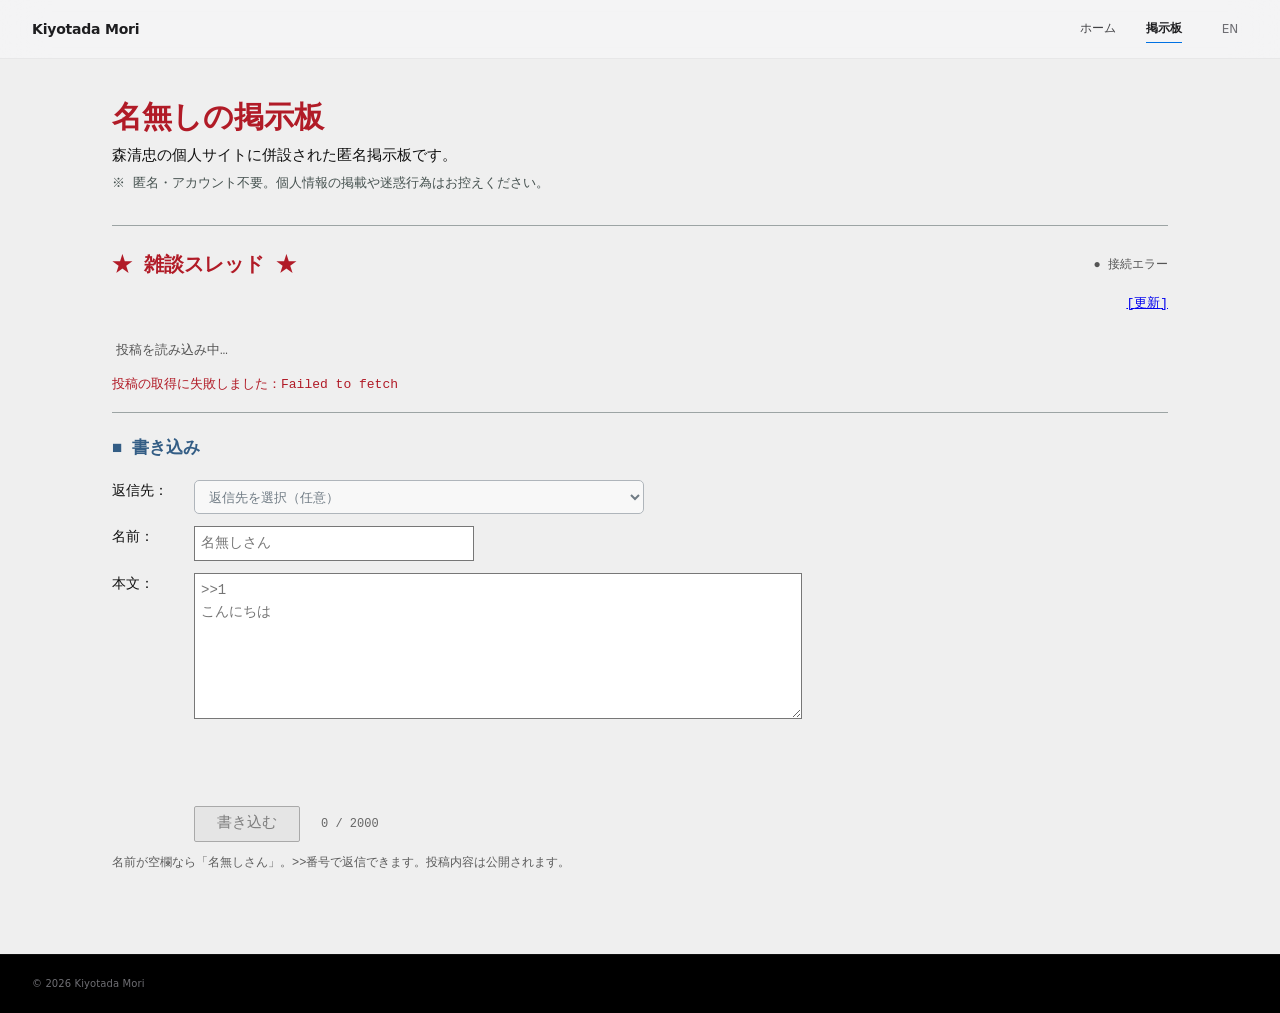
==== commit d410f7ed: "Simplify BBS introduction and add selectable reply references" ====
--- a/bbs/index.html
+++ b/bbs/index.html
@@ -6,10 +6,10 @@
 <meta name="theme-color" content="#efefef">
 <meta name="description" content="Anonymous Japanese bulletin board. One ongoing discussion, no account required.">
 <title>雑談スレッド - Kiyotada Mori BBS</title>
-<link rel="stylesheet" href="board.css?v=20261017-clean">
+<link rel="stylesheet" href="board.css?v=20261017-replyselect">
 <link rel="stylesheet" href="../site-chrome.css?v=20261017-1">
 <script src="config.js?v=20261017-connected" defer></script>
-<script src="board.js?v=20261017-connected" defer></script>
+<script src="board.js?v=20261017-replyselect" defer></script>
 </head>
 <body data-lang="ja">
 <header class="site-header">
@@ -25,7 +25,7 @@
 <div class="bbs-shell">
   <header class="bbs-head">
     <h1><span class="lang-ja">名無しの掲示板</span><span class="lang-en">Anonymous BBS</span></h1>
-    <p><span class="lang-ja">森清忠の個人サイトに併設された雑談掲示板です。研究・技術・教育・その他、自由にどうぞ。</span><span class="lang-en">An anonymous discussion board alongside Kiyotada Mori's personal site. Research, technology, education, and everything else.</span></p>
+    <p><span class="lang-ja">森清忠の個人サイトに併設された匿名掲示板です。</span><span class="lang-en">An anonymous discussion board alongside Kiyotada Mori's personal site.</span></p>
     <p class="bbs-note"><span class="lang-ja">※ 匿名・アカウント不要。個人情報の掲載や迷惑行為はお控えください。</span><span class="lang-en">Anonymous, no account needed. No personal information or spam.</span></p>
   </header>
   <hr>
@@ -44,6 +44,7 @@
     <section id="reply" class="reply">
       <h3><span class="lang-ja">■ 書き込み</span><span class="lang-en">■ Post a reply</span></h3>
       <form id="post-form">
+        <div class="form-field"><label for="reply-target"><span class="lang-ja">返信先：</span><span class="lang-en">Reply to:</span></label><select id="reply-target" aria-label="Reply to a post" disabled><option value="">返信先を選択（任意）</option></select></div>
         <div class="form-field"><label for="post-name"><span class="lang-ja">名前：</span><span class="lang-en">Name:</span></label><input id="post-name" name="author" maxlength="32" placeholder="名無しさん" autocomplete="off"></div>
         <div class="form-field"><label for="post-body"><span class="lang-ja">本文：</span><span class="lang-en">Message:</span></label><textarea required id="post-body" name="body" maxlength="2000" rows="6" placeholder=">>1&#10;こんにちは"></textarea></div>
         <input type="text" tabindex="-1" name="website" autocomplete="off" class="honeypot" aria-hidden="true">
--- a/bbs/board.css
+++ b/bbs/board.css
@@ -55,3 +55,30 @@
 
 .empty{margin:14px 0;color:#555;font-size:13px}
 .thread-links{justify-content:space-between}
+
+/* Progressive reply controls: choose a post or click its compact reply button. */
+.form-field select{
+  width:min(100%,450px);
+  min-height:34px;
+  padding:5px 10px;
+  border:1px solid #858f99;
+  border-radius:5px;
+  background:#fff;
+  color:#1e3140;
+  font-size:13px;
+  cursor:pointer;
+}
+.form-field select:disabled{opacity:.6;cursor:not-allowed}
+.form-field select:focus-visible,.post-quote:focus-visible{outline:2px solid #286ed6;outline-offset:2px}
+.post-quote{
+  margin-left:8px;
+  padding:2px 9px;
+  border:1px solid #bbc4cf;
+  border-radius:5px;
+  color:#305a7e;
+  background:#fafcff;
+  font-size:12px;
+  line-height:1.5;
+}
+.post-quote:hover{background:#e8f1ff;border-color:#789bc0}
+#reply{scroll-margin-top:84px}
